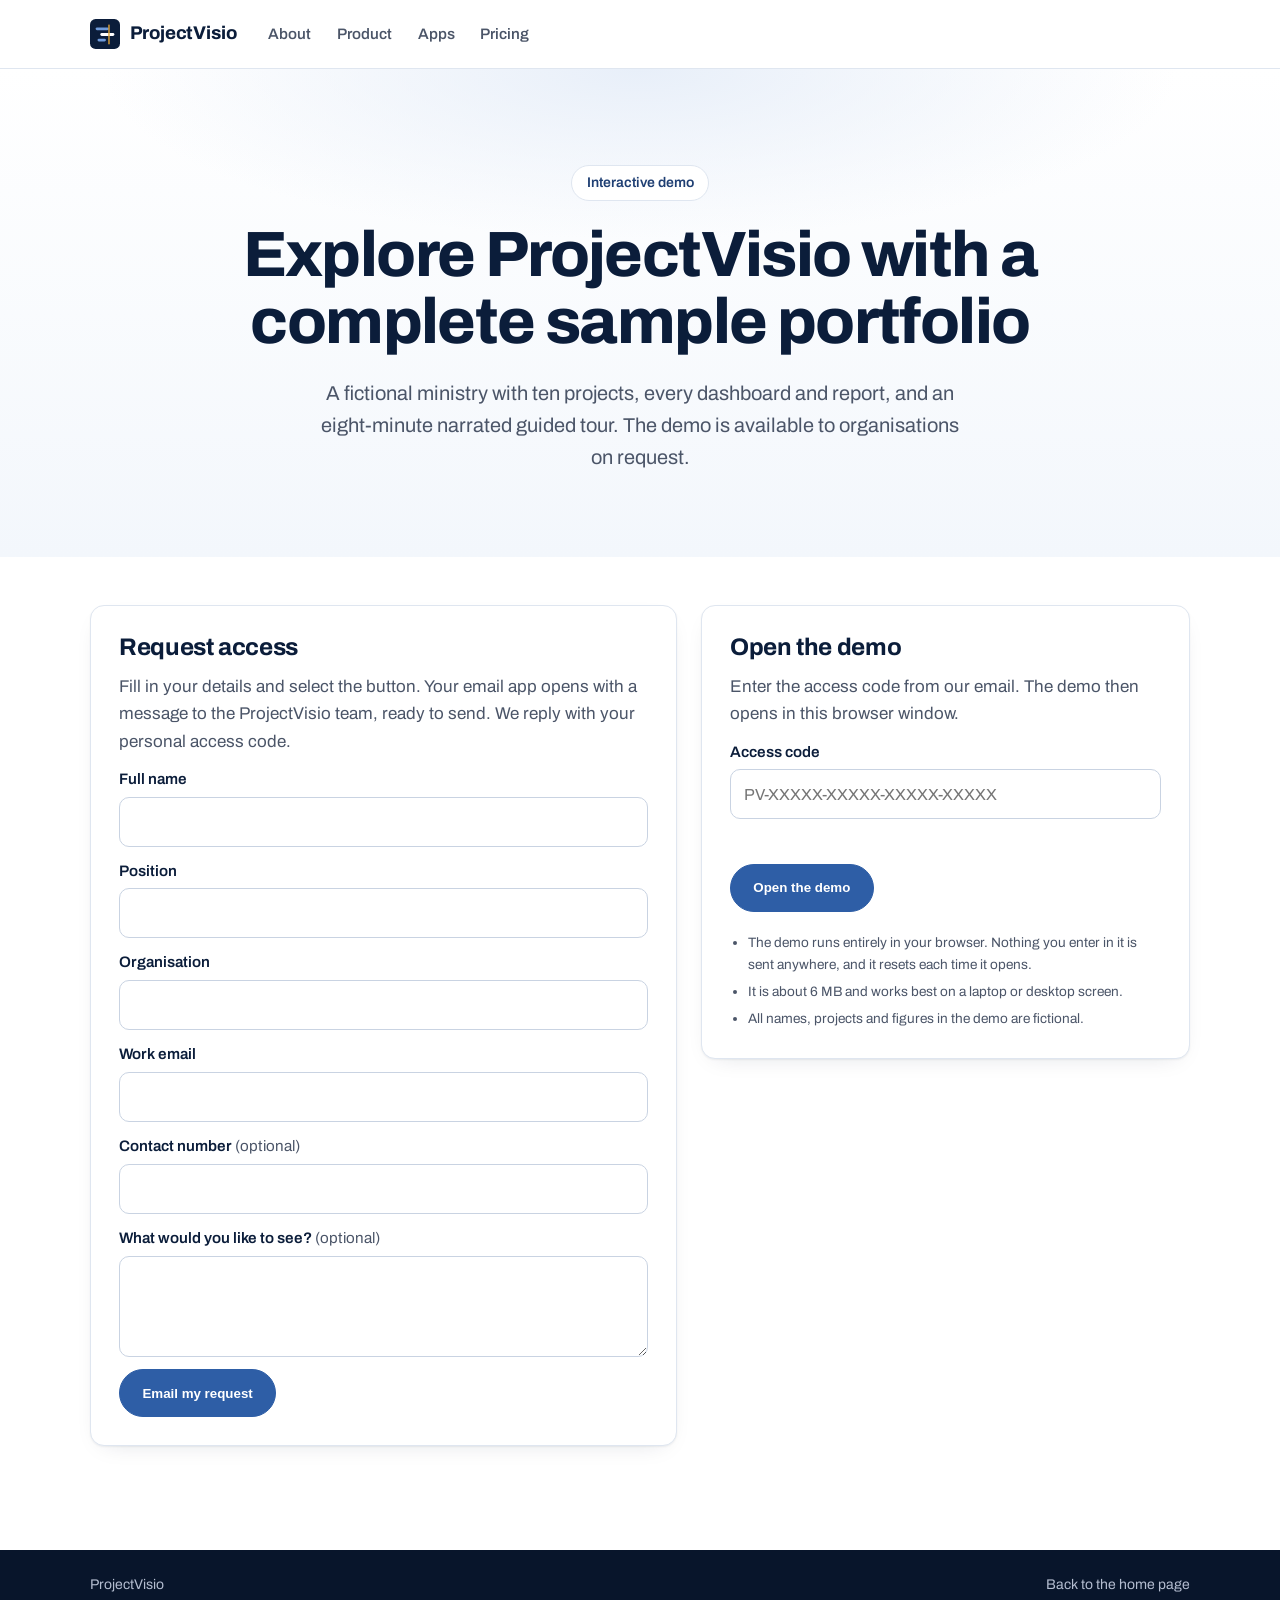
==== demo.html @ a5d7154b "Add About section, walkthrough video, and request-only interactive demo - About ProjectVisio, in the" ====
<!doctype html>
<html lang="en">
  <head>
    <meta charset="utf-8" />
    <meta name="viewport" content="width=device-width, initial-scale=1" />
    <title>Interactive demo: ProjectVisio</title>
    <meta name="description" content="Request access to the ProjectVisio interactive demo, or open it with your access code." />
    <meta name="robots" content="noindex" />
    <link rel="icon" href="favicon.svg" type="image/svg+xml" />
    <link rel="preload" href="fonts/archivo-variable.woff2" as="font" type="font/woff2" crossorigin />
    <link rel="stylesheet" href="styles.css" />
    <script src="config.js" defer></script>
    <script src="site.js" defer></script>
    <script src="demo.js" defer></script>
  </head>
  <body>
    <a class="skip" href="#main">Skip to content</a>
    <header class="masthead">
      <div class="wrap masthead__row">
        <a class="brand" href="./" aria-label="ProjectVisio home">
          <img src="favicon.svg" alt="" width="30" height="30" />
          <span>ProjectVisio</span>
        </a>
        <nav aria-label="Main" class="nav">
          <a href="./#about">About</a>
          <a href="./#product">Product</a>
          <a href="./#get">Apps</a>
          <a href="./#plans">Pricing</a>
        </nav>
      </div>
    </header>

    <main id="main">
      <section class="hero hero--compact" aria-labelledby="demo-page-title">
        <div class="wrap hero__inner">
          <p class="hero__kicker">Interactive demo</p>
          <h1 id="demo-page-title">Explore ProjectVisio with a complete sample portfolio</h1>
          <p class="lede">
            A fictional ministry with ten projects, every dashboard and report, and an eight-minute narrated guided tour. The
            demo is available to organisations on request.
          </p>
        </div>
      </section>

      <section class="section section--tight">
        <div class="wrap demo-grid">
          <form class="card form" id="request-form" aria-labelledby="request-title" novalidate>
            <h2 id="request-title">Request access</h2>
            <p>
              Fill in your details and select the button. Your email app opens with a message to the ProjectVisio team, ready
              to send. We reply with your personal access code.
            </p>
            <div class="form__row">
              <label for="r-name">Full name</label>
              <input id="r-name" name="name" autocomplete="name" required />
            </div>
            <div class="form__row">
              <label for="r-position">Position</label>
              <input id="r-position" name="position" autocomplete="organization-title" required />
            </div>
            <div class="form__row">
              <label for="r-org">Organisation</label>
              <input id="r-org" name="organisation" autocomplete="organization" required />
            </div>
            <div class="form__row">
              <label for="r-email">Work email</label>
              <input id="r-email" name="email" type="email" autocomplete="email" required />
            </div>
            <div class="form__row">
              <label for="r-phone">Contact number <span class="optional">(optional)</span></label>
              <input id="r-phone" name="phone" type="tel" autocomplete="tel" />
            </div>
            <div class="form__row">
              <label for="r-notes">What would you like to see? <span class="optional">(optional)</span></label>
              <textarea id="r-notes" name="notes" rows="3"></textarea>
            </div>
            <p class="form__error" id="request-error" role="alert" hidden></p>
            <button class="button" type="submit" id="request-submit">Email my request</button>
            <p class="form__hint" id="request-fallback" hidden></p>
          </form>

          <form class="card form" id="open" aria-labelledby="open-title" novalidate>
            <h2 id="open-title">Open the demo</h2>
            <p>Enter the access code from our email. The demo then opens in this browser window.</p>
            <div class="form__row">
              <label for="code">Access code</label>
              <input id="code" name="code" autocomplete="off" autocapitalize="characters" spellcheck="false" placeholder="PV-XXXXX-XXXXX-XXXXX-XXXXX" required />
            </div>
            <p class="form__error" id="open-error" role="alert" hidden></p>
            <p class="form__status" id="open-status" role="status"></p>
            <button class="button" type="submit" id="open-submit">Open the demo</button>
            <ul class="fineprint">
              <li>The demo runs entirely in your browser. Nothing you enter in it is sent anywhere, and it resets each time it opens.</li>
              <li>It is about 6 MB and works best on a laptop or desktop screen.</li>
              <li>All names, projects and figures in the demo are fictional.</li>
            </ul>
          </form>
        </div>
      </section>
    </main>

    <footer class="footer footer--slim">
      <div class="wrap footer__base">
        <span>ProjectVisio</span>
        <a href="./">Back to the home page</a>
      </div>
    </footer>
  </body>
</html>
---- styles.css ----
/* ProjectVisio product site: a light, product-led SaaS layout (centred hero with a large product
   frame, card grids, a tabbed product tour, a dark closing band) in ProjectVisio's own colours. */
@font-face {
  font-family: "Archivo";
  src: url("fonts/archivo-variable.woff2") format("woff2");
  font-weight: 100 900;
  font-stretch: 62% 125%;
  font-display: swap;
}

:root {
  --navy: #0b1d3a;
  --navy-2: #132a52;
  --blue: #2e5ea6;
  --blue-dark: #1f3f73;
  --blue-soft: #6f9bdb;
  --blue-wash: #e8eff9;
  --sky: #f3f7fc;
  --paper: #ffffff;
  --line: #dfe6f0;
  --ink: #141a26;
  --ink-soft: #4b5568;
  --on-navy: #f4f6fa;
  --on-navy-soft: #b4bdd0;
  --focus: #e0a43a;

  --radius-m: 14px;
  --radius-l: 20px;
  --shadow-frame: 0 30px 70px -30px rgba(11, 29, 58, 0.45), 0 12px 24px -16px rgba(11, 29, 58, 0.25);
  --shadow-card: 0 1px 2px rgba(11, 29, 58, 0.06), 0 8px 24px -14px rgba(11, 29, 58, 0.18);

  --wrap: 1180px;
  --measure: 60ch;
  --step--1: 0.875rem;
  --step-0: 1.0625rem;
  --step-1: 1.25rem;
  --step-2: clamp(1.75rem, 1.3rem + 1.6vw, 2.5rem);
  --step-3: clamp(2.3rem, 1.4rem + 3.6vw, 4rem);
}

*,
*::before,
*::after {
  box-sizing: border-box;
}
html {
  scroll-behavior: smooth;
  scroll-padding-top: 5rem;
}
@media (prefers-reduced-motion: reduce) {
  html {
    scroll-behavior: auto;
  }
}
body {
  margin: 0;
  font-family: "Archivo", "Segoe UI", system-ui, sans-serif;
  font-size: var(--step-0);
  line-height: 1.6;
  color: var(--ink);
  background: var(--paper);
}
h1,
h2,
h3 {
  color: var(--navy);
  margin: 0;
  text-wrap: balance;
}
h1 {
  font-size: var(--step-3);
  font-weight: 760;
  line-height: 1.05;
  letter-spacing: -0.025em;
}
h2 {
  font-size: var(--step-2);
  font-weight: 720;
  line-height: 1.15;
  letter-spacing: -0.015em;
}
h3 {
  font-size: var(--step-1);
  font-weight: 660;
  line-height: 1.3;
}
p {
  margin: 0;
}
a {
  color: var(--blue-dark);
}
img {
  max-width: 100%;
  height: auto;
  display: block;
}
:focus-visible {
  outline: 3px solid var(--focus);
  outline-offset: 3px;
  border-radius: 6px;
}
[hidden] {
  display: none !important;
}
.skip {
  position: absolute;
  left: 1rem;
  top: -3rem;
  background: var(--paper);
  padding: 0.5rem 0.75rem;
  z-index: 20;
}
.skip:focus {
  top: 0.75rem;
}
.wrap {
  max-width: var(--wrap);
  margin: 0 auto;
  padding: 0 clamp(1.25rem, 4vw, 2.5rem);
}
.wrap--narrow {
  max-width: 860px;
}

/* Buttons */
.button {
  display: inline-flex;
  align-items: center;
  justify-content: center;
  min-height: 3rem;
  padding: 0.75rem 1.4rem;
  border-radius: 999px;
  background: var(--blue);
  border: 1px solid var(--blue);
  color: #fff;
  font-weight: 620;
  text-decoration: none;
  transition: background-color 120ms ease, border-color 120ms ease;
}
.button:hover {
  background: var(--blue-dark);
  border-color: var(--blue-dark);
}
.button--outline {
  background: var(--paper);
  color: var(--navy);
  border-color: var(--line);
}
.button--outline:hover {
  background: var(--sky);
  border-color: var(--blue);
}
.button--light {
  background: #fff;
  border-color: #fff;
  color: var(--navy);
}
.button--light:hover {
  background: var(--blue-wash);
  border-color: var(--blue-wash);
}
.button--ghost {
  background: transparent;
  border-color: rgba(255, 255, 255, 0.45);
  color: #fff;
}
.button--ghost:hover {
  background: rgba(255, 255, 255, 0.08);
  border-color: #fff;
}
.button--small {
  min-height: 2.5rem;
  padding: 0.5rem 1.1rem;
  font-size: var(--step--1);
}
.button.is-soon {
  background: var(--sky);
  border-color: var(--line);
  color: var(--ink-soft);
  cursor: default;
}
.actions {
  display: flex;
  flex-wrap: wrap;
  gap: 0.75rem;
}
.actions--center {
  justify-content: center;
}

/* Announcement bar and masthead */
.announce {
  background: var(--navy);
  color: var(--on-navy);
  font-size: var(--step--1);
  text-align: center;
  padding: 0.55rem 1rem;
}
.announce a {
  color: #fff;
  font-weight: 620;
  margin-left: 0.35rem;
}
.masthead {
  position: sticky;
  top: 0;
  z-index: 10;
  background: rgba(255, 255, 255, 0.92);
  backdrop-filter: blur(10px);
  border-bottom: 1px solid var(--line);
}
.masthead__row {
  display: flex;
  align-items: center;
  gap: 2rem;
  min-height: 4.25rem;
}
.brand {
  display: inline-flex;
  align-items: center;
  gap: 0.6rem;
  color: var(--navy);
  font-weight: 740;
  font-size: 1.15rem;
  letter-spacing: -0.01em;
  text-decoration: none;
}
.brand--light {
  color: #fff;
}
.nav {
  display: flex;
  gap: 1.6rem;
}
.nav a,
.link-quiet {
  color: var(--ink-soft);
  text-decoration: none;
  font-size: 0.95rem;
  font-weight: 560;
}
.nav a:hover,
.link-quiet:hover {
  color: var(--navy);
}
.masthead__actions {
  display: flex;
  align-items: center;
  gap: 1.1rem;
  margin-left: auto;
}
@media (max-width: 900px) {
  .nav {
    display: none;
  }
}

/* Hero */
.hero {
  padding: clamp(3.5rem, 8vw, 6rem) 0 0;
  background:
    radial-gradient(60% 50% at 50% 0%, var(--blue-wash), transparent 70%),
    linear-gradient(var(--paper), var(--sky));
  overflow: hidden;
}
.hero__inner {
  text-align: center;
  max-width: 920px;
}
.hero__kicker {
  display: inline-block;
  margin-bottom: 1.25rem;
  padding: 0.35rem 0.9rem;
  border-radius: 999px;
  background: var(--paper);
  border: 1px solid var(--line);
  color: var(--blue-dark);
  font-size: var(--step--1);
  font-weight: 600;
}
.lede {
  max-width: var(--measure);
  margin: 1.4rem auto 2.2rem;
  font-size: var(--step-1);
  color: var(--ink-soft);
}
.lede strong {
  color: var(--navy);
  font-weight: 640;
}
.hero__note {
  margin-top: 1rem;
  font-size: var(--step--1);
  color: var(--ink-soft);
}

/* Product frames */
.frame {
  margin: 0;
  background: var(--paper);
  border: 1px solid var(--line);
  border-radius: var(--radius-l);
  box-shadow: var(--shadow-frame);
  overflow: hidden;
}
.frame--hero {
  margin: clamp(2.75rem, 6vw, 4rem) auto 0;
  max-width: 1080px;
  border-bottom-left-radius: 0;
  border-bottom-right-radius: 0;
  border-bottom: 0;
}
.frame__bar {
  display: flex;
  gap: 0.4rem;
  padding: 0.7rem 0.9rem;
  background: #f4f6fa;
  border-bottom: 1px solid var(--line);
}
.frame__bar span {
  width: 0.65rem;
  height: 0.65rem;
  border-radius: 50%;
  background: #cfd7e3;
}

/* Sections */
.section {
  padding: clamp(4rem, 9vw, 6.5rem) 0;
}
.section--soft {
  background: var(--sky);
}
.section--dark {
  background: var(--navy);
}
.section--dark h2,
.section--dark h3 {
  color: var(--on-navy);
}
.section--dark .section__head p {
  color: var(--on-navy-soft);
}
.section__head {
  text-align: center;
  max-width: 760px;
  margin: 0 auto clamp(2.25rem, 5vw, 3.25rem);
}
.section__head p {
  margin-top: 0.9rem;
  color: var(--ink-soft);
  font-size: var(--step-1);
}
.caption {
  margin-top: 1.25rem;
  text-align: center;
  font-size: var(--step--1);
  color: var(--ink-soft);
}

/* Who it's for */
.tiles {
  list-style: none;
  margin: 0;
  padding: 0;
  display: grid;
  grid-template-columns: repeat(3, minmax(0, 1fr));
  gap: 1.25rem;
}
.tile {
  padding: 1.6rem;
  border: 1px solid var(--line);
  border-radius: var(--radius-m);
  background: var(--paper);
}
.tile h3 {
  margin-bottom: 0.5rem;
}
.tile p {
  color: var(--ink-soft);
}
@media (max-width: 900px) {
  .tiles {
    grid-template-columns: repeat(2, minmax(0, 1fr));
  }
}
@media (max-width: 600px) {
  .tiles {
    grid-template-columns: 1fr;
  }
}

/* Product tour */
.tour {
  display: grid;
  grid-template-columns: minmax(0, 22rem) minmax(0, 1fr);
  gap: 2rem;
  align-items: start;
}
.tour__list {
  display: grid;
  gap: 0.5rem;
}
.tour__tab {
  display: grid;
  gap: 0.25rem;
  text-align: left;
  padding: 1rem 1.15rem;
  border: 1px solid transparent;
  border-radius: var(--radius-m);
  background: transparent;
  font: inherit;
  color: inherit;
  cursor: pointer;
}
.tour__tab:hover {
  background: rgba(255, 255, 255, 0.7);
}
.tour__tab[aria-selected="true"] {
  background: var(--paper);
  border-color: var(--line);
  box-shadow: var(--shadow-card);
}
.tour__title {
  font-weight: 660;
  color: var(--navy);
  font-size: 1.05rem;
}
.tour__text {
  color: var(--ink-soft);
  font-size: 0.95rem;
  line-height: 1.5;
}
.tour__tab[aria-selected="false"] .tour__text {
  display: none;
}
.tour__tab[aria-selected="true"] .tour__title {
  color: var(--blue-dark);
}
@media (prefers-reduced-motion: no-preference) {
  .tour__panel:not([hidden]) {
    animation: show 260ms ease-out;
  }
}
@keyframes show {
  from {
    opacity: 0;
    transform: translateY(6px);
  }
}
@media (max-width: 900px) {
  .tour {
    grid-template-columns: 1fr;
  }
  .tour__list {
    grid-auto-flow: column;
    grid-auto-columns: max-content;
    overflow-x: auto;
    padding-bottom: 0.25rem;
  }
  .tour__tab .tour__text {
    display: none;
  }
}

/* Cards (apps, security, plans) */
.cards {
  list-style: none;
  margin: 0;
  padding: 0;
  display: grid;
  gap: 1.25rem;
}
.cards--3 {
  grid-template-columns: repeat(3, minmax(0, 1fr));
}
.cards--2 {
  grid-template-columns: repeat(2, minmax(0, 1fr));
  max-width: 860px;
  margin: 0 auto;
}
.card {
  display: flex;
  flex-direction: column;
  gap: 0.75rem;
  padding: 1.75rem;
  border: 1px solid var(--line);
  border-radius: var(--radius-m);
  background: var(--paper);
  box-shadow: var(--shadow-card);
}
.card p {
  color: var(--ink-soft);
}
.card .button {
  align-self: flex-start;
}
.card__note {
  font-size: 0.85rem;
}
.card .card__meta {
  margin-top: auto;
  padding-top: 0.75rem;
  border-top: 1px solid var(--line);
  font-size: var(--step--1);
  color: var(--ink);
}
.cards--dark .card {
  background: var(--navy-2);
  border-color: rgba(255, 255, 255, 0.12);
  box-shadow: none;
}
.cards--dark .card p {
  color: var(--on-navy-soft);
}
.card--accent {
  border-color: var(--blue);
  box-shadow: 0 0 0 1px var(--blue), var(--shadow-card);
}
.card .plan__price {
  font-size: 1.6rem;
  font-weight: 720;
  color: var(--navy);
  letter-spacing: -0.01em;
}
.plans .button {
  margin-top: auto;
}
.included__label {
  margin-top: 2rem;
  text-align: center;
  font-weight: 620;
  color: var(--navy);
}
.included {
  list-style: none;
  padding: 0;
  margin: 0.75rem auto 0;
  max-width: 860px;
  display: flex;
  flex-wrap: wrap;
  justify-content: center;
  gap: 0.6rem 1.5rem;
  color: var(--ink-soft);
  font-size: 0.95rem;
}
.included li::before {
  content: "";
  display: inline-block;
  width: 0.5rem;
  height: 0.5rem;
  margin-right: 0.5rem;
  border-radius: 50%;
  background: var(--blue-soft);
  vertical-align: 0.1em;
}
@media (max-width: 900px) {
  .cards--3 {
    grid-template-columns: 1fr;
  }
}
@media (max-width: 680px) {
  .cards--2 {
    grid-template-columns: 1fr;
  }
}

/* Questions */
.faq {
  background: var(--paper);
  border: 1px solid var(--line);
  border-radius: var(--radius-m);
  padding: 0 1.5rem;
}
.faq details + details {
  border-top: 1px solid var(--line);
}
.faq summary {
  cursor: pointer;
  padding: 1.2rem 0;
  font-weight: 620;
  color: var(--navy);
  list-style: none;
  display: flex;
  justify-content: space-between;
  gap: 1rem;
}
.faq summary::-webkit-details-marker {
  display: none;
}
.faq summary::after {
  content: "+";
  font-weight: 400;
  color: var(--blue);
  font-size: 1.3rem;
  line-height: 1;
}
.faq details[open] summary::after {
  content: "\2212";
}
.faq details p {
  padding: 0 0 1.25rem;
  max-width: var(--measure);
  color: var(--ink-soft);
}

/* Closing band */
.cta {
  background:
    radial-gradient(50% 80% at 85% 0%, rgba(111, 155, 219, 0.35), transparent 70%),
    var(--navy);
  color: var(--on-navy);
  padding: clamp(4rem, 9vw, 6rem) 0;
}
.cta__inner {
  text-align: center;
  max-width: 820px;
}
.cta h2 {
  color: #fff;
}
.cta p {
  margin: 1rem auto 2rem;
  color: var(--on-navy-soft);
  font-size: var(--step-1);
}

/* Footer */
.footer {
  background: #08152b;
  color: var(--on-navy-soft);
  font-size: var(--step--1);
  padding-top: 3.5rem;
}
.footer__grid {
  display: grid;
  grid-template-columns: 2fr repeat(3, 1fr);
  gap: 2rem;
}
.footer__brand p {
  margin-top: 0.75rem;
}
.footer h2 {
  color: #fff;
  font-size: 0.95rem;
  font-weight: 640;
  margin-bottom: 0.9rem;
}
.footer ul {
  list-style: none;
  margin: 0;
  padding: 0;
  display: grid;
  gap: 0.55rem;
}
.footer a {
  color: var(--on-navy-soft);
  text-decoration: none;
}
.footer a:hover {
  color: #fff;
}
.footer__base {
  margin-top: 3rem;
  padding-top: 1.25rem;
  padding-bottom: 1.5rem;
  border-top: 1px solid rgba(255, 255, 255, 0.1);
}
@media (max-width: 760px) {
  .footer__grid {
    grid-template-columns: 1fr 1fr;
  }
  .footer__brand {
    grid-column: 1 / -1;
  }
}

/* Walkthrough video in the hero frame */
.video {
  position: relative;
  background: #120a2a;
}
.video video {
  display: block;
  width: 100%;
  height: auto;
  aspect-ratio: 16 / 9;
  background: #120a2a;
}
.video__sound {
  position: absolute;
  left: 50%;
  bottom: 4.5rem;
  transform: translateX(-50%);
  min-height: 2.75rem;
  padding: 0.6rem 1.2rem;
  border-radius: 999px;
  border: 1px solid rgba(255, 255, 255, 0.6);
  background: rgba(11, 29, 58, 0.82);
  color: #fff;
  font: inherit;
  font-weight: 620;
  cursor: pointer;
}
.video__sound:hover {
  background: var(--navy);
}
.video__caption {
  display: grid;
  gap: 0.25rem;
  padding: 1rem 1.25rem 1.25rem;
  border-top: 1px solid var(--line);
  color: var(--ink-soft);
  font-size: 0.95rem;
  text-align: left;
}
.video__caption strong {
  color: var(--navy);
}

/* About */
.about {
  display: grid;
  grid-template-columns: minmax(0, 1fr) minmax(0, 1fr);
  gap: clamp(2rem, 5vw, 4rem);
  align-items: start;
}
.about__intro p + p {
  margin-top: 1rem;
}
.about__intro p {
  color: var(--ink-soft);
  font-size: 1.1rem;
  max-width: var(--measure);
}
.about .about__tagline {
  margin: 0.5rem 0 1.25rem;
  color: var(--blue-dark);
  font-weight: 640;
  font-size: var(--step-1);
}
.about__gaps {
  padding: 1.75rem;
  border: 1px solid var(--line);
  border-radius: var(--radius-m);
  background: var(--sky);
}
.about__gaps h3 {
  margin-bottom: 1rem;
}
.about__gaps ul {
  list-style: none;
  margin: 0;
  padding: 0;
  display: grid;
  gap: 0.85rem;
}
.about__gaps li {
  color: var(--ink-soft);
  padding-left: 1rem;
  border-left: 3px solid var(--blue-soft);
}
.about__gaps b {
  color: var(--navy);
}
@media (max-width: 900px) {
  .about {
    grid-template-columns: 1fr;
  }
}

/* Demo call to action on the home page */
.demo-cta {
  display: grid;
  grid-template-columns: minmax(0, 1fr) minmax(0, 1.2fr);
  gap: 1.5rem clamp(2rem, 5vw, 4rem);
  align-items: start;
}
.demo-cta > div p {
  margin-top: 0.9rem;
  color: var(--ink-soft);
  font-size: 1.1rem;
}
.demo-cta .actions {
  grid-column: 2;
}
.steps {
  margin: 0;
  padding: 0;
  list-style: none;
  counter-reset: step;
  display: grid;
  gap: 0.75rem;
}
.steps li {
  counter-increment: step;
  position: relative;
  padding: 1rem 1.25rem 1rem 3.4rem;
  border: 1px solid var(--line);
  border-radius: var(--radius-m);
  background: var(--paper);
  color: var(--ink-soft);
}
.steps li::before {
  content: counter(step);
  position: absolute;
  left: 1.1rem;
  top: 1rem;
  width: 1.6rem;
  height: 1.6rem;
  border-radius: 50%;
  background: var(--blue);
  color: #fff;
  font-weight: 700;
  font-size: 0.85rem;
  display: grid;
  place-items: center;
}
.steps b {
  color: var(--navy);
}
@media (max-width: 900px) {
  .demo-cta {
    grid-template-columns: 1fr;
  }
  .demo-cta .actions {
    grid-column: auto;
  }
}

/* Demo page */
.hero--compact {
  padding-bottom: clamp(2rem, 5vw, 3rem);
}
.section--tight {
  padding-top: clamp(2rem, 5vw, 3rem);
}
.demo-grid {
  display: grid;
  grid-template-columns: minmax(0, 1.2fr) minmax(0, 1fr);
  gap: 1.5rem;
  align-items: start;
}
.form h2 {
  font-size: 1.5rem;
}
.form__row {
  display: grid;
  gap: 0.35rem;
}
.form label {
  font-weight: 600;
  color: var(--navy);
  font-size: 0.95rem;
}
.form .optional {
  font-weight: 400;
  color: var(--ink-soft);
}
.form input,
.form textarea {
  font: inherit;
  font-size: 1rem;
  padding: 0.7rem 0.8rem;
  border: 1px solid #c9d3e2;
  border-radius: 10px;
  background: #fff;
  color: var(--ink);
}
.form input:focus,
.form textarea:focus {
  outline: 3px solid var(--focus);
  outline-offset: 1px;
  border-color: var(--blue);
}
.form [aria-invalid="true"] {
  border-color: #b5382c;
}
.form .form__error {
  color: #9b2c22;
  font-weight: 600;
}
.form .form__status {
  color: var(--blue-dark);
  min-height: 1.2em;
}
.form .form__hint a {
  font-weight: 600;
}
.form .button {
  align-self: flex-start;
}
.form .button:disabled {
  opacity: 0.55;
  cursor: not-allowed;
}
.fineprint {
  margin: 0.5rem 0 0;
  padding-left: 1.1rem;
  color: var(--ink-soft);
  font-size: 0.85rem;
  display: grid;
  gap: 0.35rem;
}
@media (max-width: 860px) {
  .demo-grid {
    grid-template-columns: 1fr;
  }
}
.footer__base {
  display: flex;
  justify-content: space-between;
  gap: 1rem;
  flex-wrap: wrap;
}
.footer--slim {
  padding-top: 0;
}
.footer--slim .footer__base {
  margin-top: 0;
  border-top: 0;
  padding-top: 1.5rem;
}
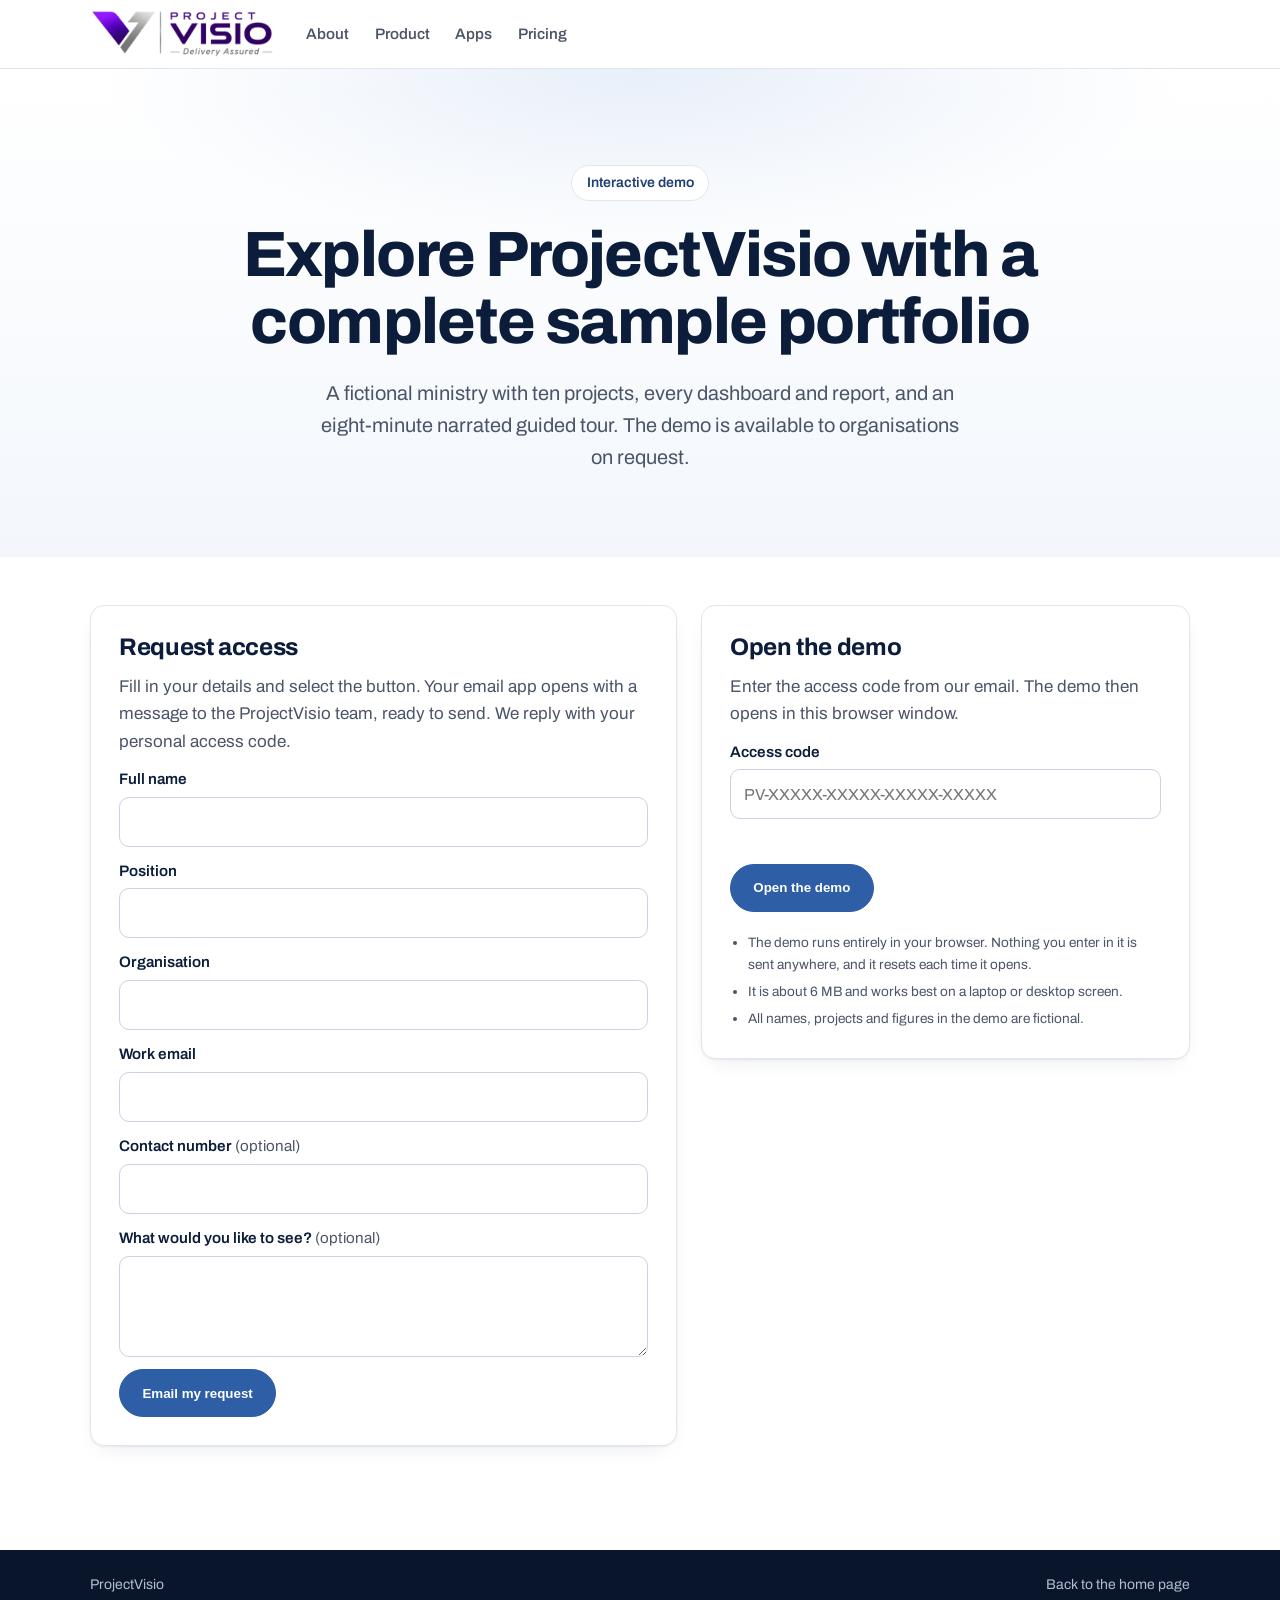
==== commit d724b191: "Use the ProjectVisio logo from the dashboard in the header, footer and favicon Co-Authored-By: Claud" ====
--- a/demo.html
+++ b/demo.html
@@ -7,6 +7,7 @@
     <meta name="description" content="Request access to the ProjectVisio interactive demo, or open it with your access code." />
     <meta name="robots" content="noindex" />
     <link rel="icon" href="favicon.svg" type="image/svg+xml" />
+    <link rel="apple-touch-icon" href="apple-touch-icon.png" />
     <link rel="preload" href="fonts/archivo-variable.woff2" as="font" type="font/woff2" crossorigin />
     <link rel="stylesheet" href="styles.css" />
     <script src="config.js" defer></script>
@@ -17,9 +18,8 @@
     <a class="skip" href="#main">Skip to content</a>
     <header class="masthead">
       <div class="wrap masthead__row">
-        <a class="brand" href="./" aria-label="ProjectVisio home">
-          <img src="favicon.svg" alt="" width="30" height="30" />
-          <span>ProjectVisio</span>
+        <a class="brand" href="./">
+          <img class="brand__logo" src="images/projectvisio-logo.webp" alt="ProjectVisio home page" width="460" height="120" />
         </a>
         <nav aria-label="Main" class="nav">
           <a href="./#about">About</a>
@@ -52,15 +52,15 @@
             </p>
             <div class="form__row">
               <label for="r-name">Full name</label>
-              <input id="r-name" name="name" autocomplete="name" required />
+              <input id="r-name" type="text" name="name" autocomplete="name" required />
             </div>
             <div class="form__row">
               <label for="r-position">Position</label>
-              <input id="r-position" name="position" autocomplete="organization-title" required />
+              <input id="r-position" type="text" name="position" autocomplete="organization-title" required />
             </div>
             <div class="form__row">
               <label for="r-org">Organisation</label>
-              <input id="r-org" name="organisation" autocomplete="organization" required />
+              <input id="r-org" type="text" name="organisation" autocomplete="organization" required />
             </div>
             <div class="form__row">
               <label for="r-email">Work email</label>
@@ -84,7 +84,7 @@
             <p>Enter the access code from our email. The demo then opens in this browser window.</p>
             <div class="form__row">
               <label for="code">Access code</label>
-              <input id="code" name="code" autocomplete="off" autocapitalize="characters" spellcheck="false" placeholder="PV-XXXXX-XXXXX-XXXXX-XXXXX" required />
+              <input id="code" type="text" name="code" autocomplete="off" autocapitalize="characters" spellcheck="false" placeholder="PV-XXXXX-XXXXX-XXXXX-XXXXX" required />
             </div>
             <p class="form__error" id="open-error" role="alert" hidden></p>
             <p class="form__status" id="open-status" role="status"></p>
--- a/styles.css
+++ b/styles.css
@@ -226,8 +226,19 @@
   letter-spacing: -0.01em;
   text-decoration: none;
 }
-.brand--light {
-  color: #fff;
+.brand__logo {
+  display: block;
+  height: 3rem;
+  width: auto;
+}
+/* On dark backgrounds the logo sits on a white badge, as on the dashboard's "Powered by" mark. */
+.brand--badge {
+  background: #fff;
+  border-radius: 10px;
+  padding: 0.5rem 0.8rem;
+}
+.brand--badge .brand__logo {
+  height: 2.4rem;
 }
 .nav {
   display: flex;
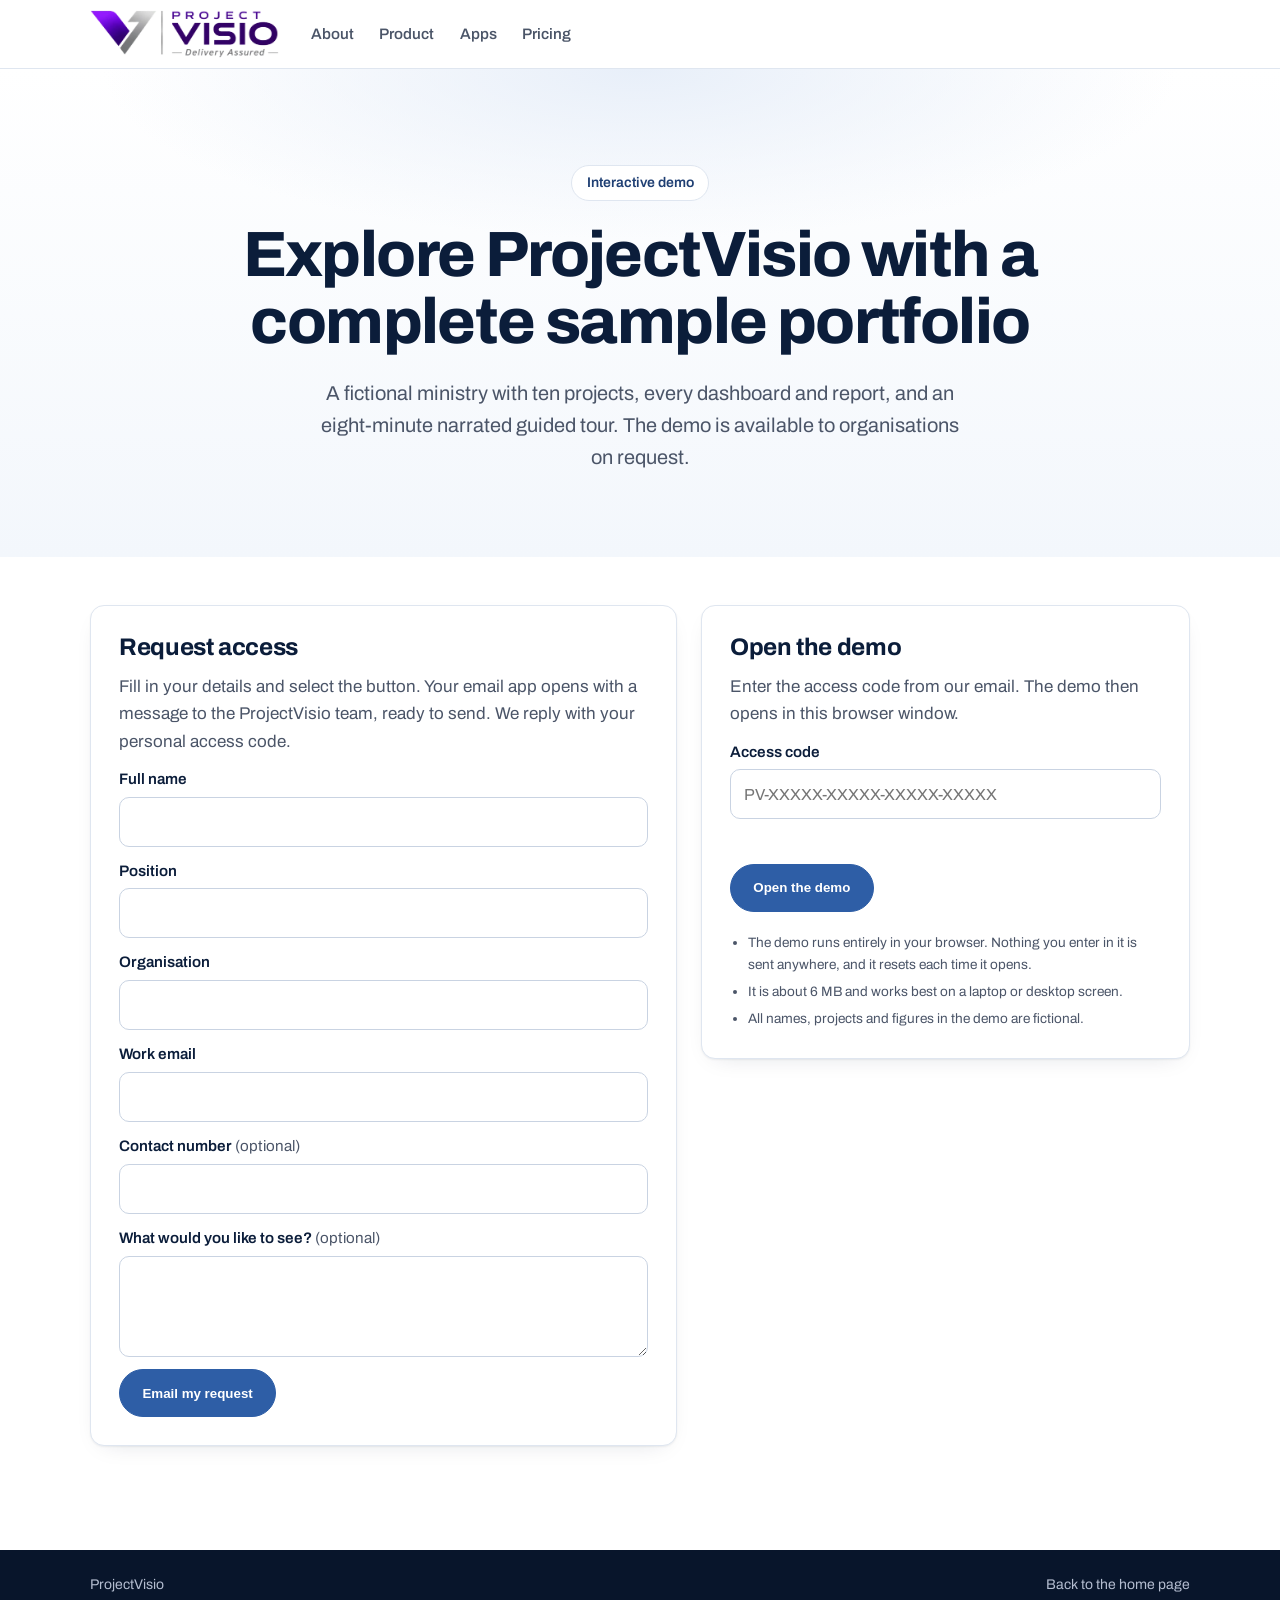
==== commit a59644a9: "Rebuild the logo and favicon from the full-size logo file Co-Authored-By: Claude Opus 5.5 <noreply@a" ====
--- a/demo.html
+++ b/demo.html
@@ -19,7 +19,7 @@
     <header class="masthead">
       <div class="wrap masthead__row">
         <a class="brand" href="./">
-          <img class="brand__logo" src="images/projectvisio-logo.webp" alt="ProjectVisio home page" width="460" height="120" />
+          <img class="brand__logo" src="images/projectvisio-logo.webp" alt="ProjectVisio home page" width="460" height="117" />
         </a>
         <nav aria-label="Main" class="nav">
           <a href="./#about">About</a>
